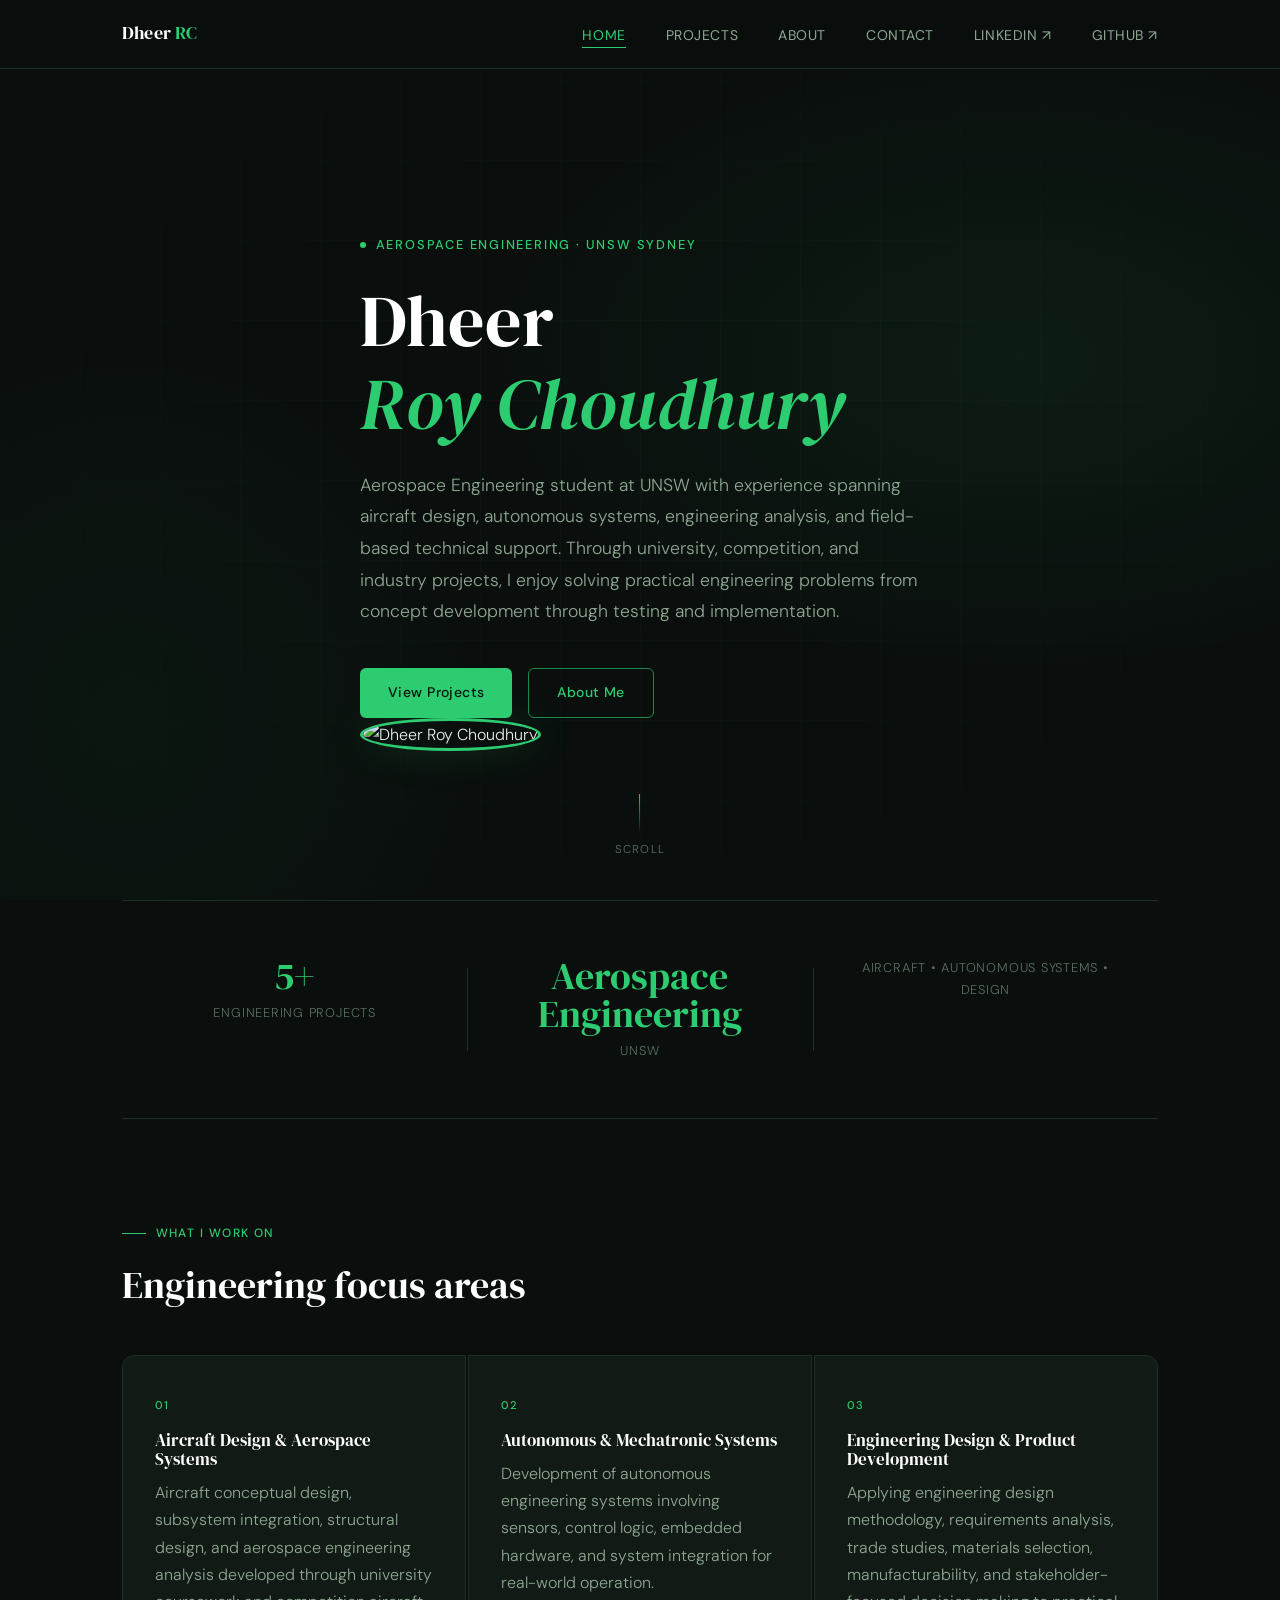
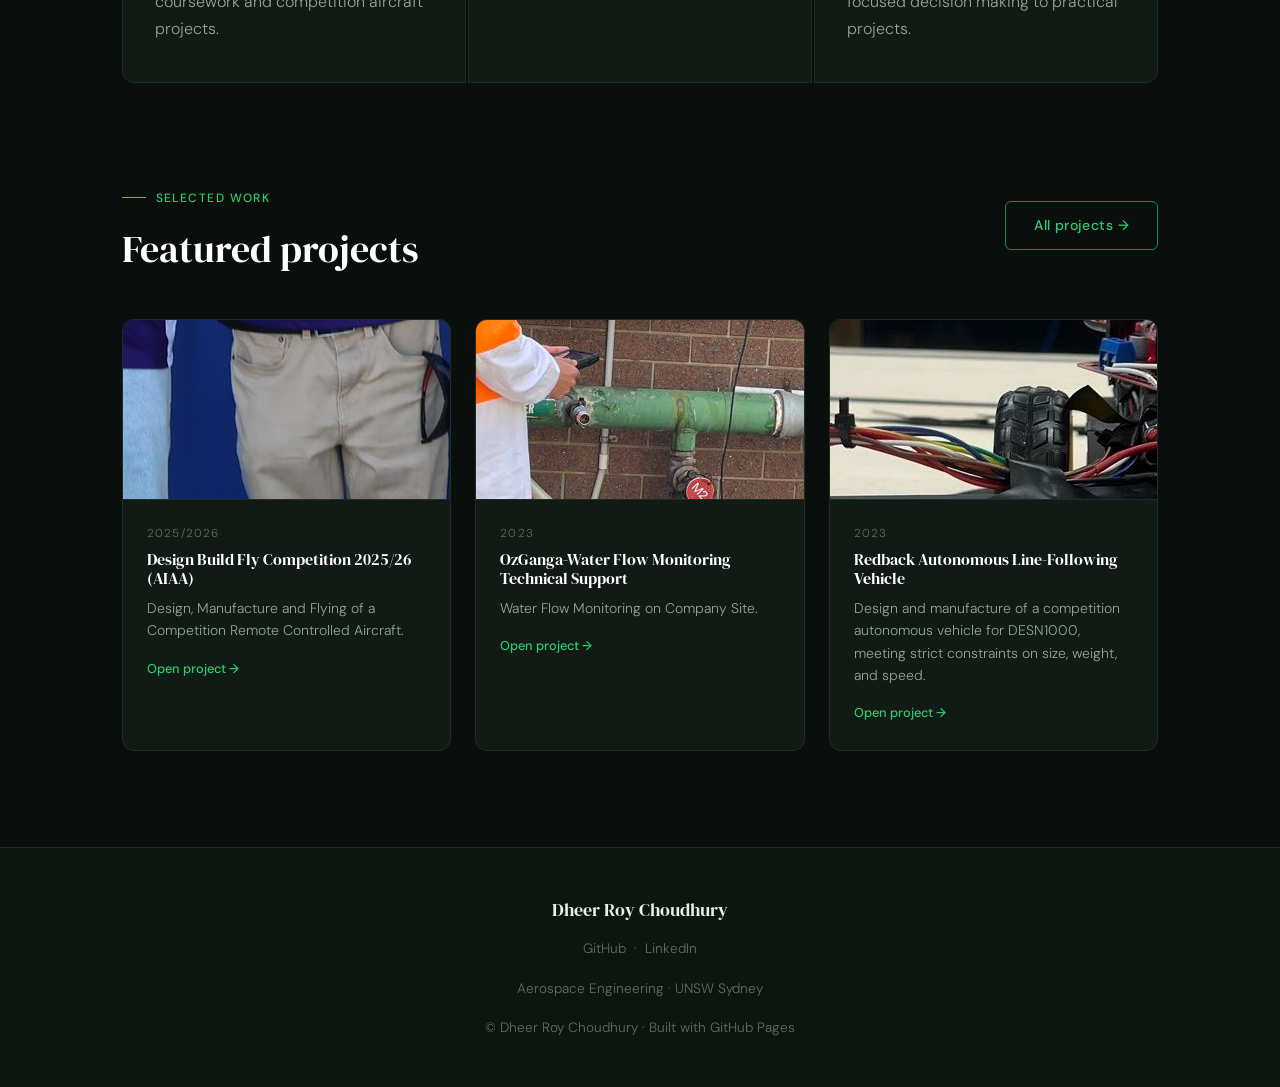
==== index.html @ 9b5b41e5 "index" ====
<!DOCTYPE html>
<html lang="en">
<head>
  <meta charset="UTF-8" />
  <meta name="viewport" content="width=device-width, initial-scale=1.0" />
  <title>Dheer Roy Choudhury | Aerospace Engineering</title>
  <meta name="description" content="Dheer Roy Choudhury — Aerospace Engineering student at UNSW. Portfolio of engineering projects, design work, and technical experience." />
  <link rel="stylesheet" href="style.css" />
  <style>
    /* ── Hero ─────────────────────────────────────────────── */
    .hero {
      min-height: 100vh;
      display: flex;
      align-items: center;
      position: relative;
      overflow: hidden;
      padding-top: 80px;
    }
    .hero-bg {
      position: absolute;
      inset: 0;
      background:
        radial-gradient(ellipse 60% 50% at 80% 40%, rgba(46,204,113,0.07) 0%, transparent 70%),
        radial-gradient(ellipse 40% 60% at 10% 80%, rgba(46,204,113,0.04) 0%, transparent 70%);
      pointer-events: none;
    }
    /* Subtle grid overlay */
    .hero-grid {
      position: absolute;
      inset: 0;
      background-image:
        linear-gradient(rgba(46,204,113,0.04) 1px, transparent 1px),
        linear-gradient(90deg, rgba(46,204,113,0.04) 1px, transparent 1px);
      background-size: 80px 80px;
      pointer-events: none;
      mask-image: radial-gradient(ellipse 80% 80% at 50% 50%, black 0%, transparent 100%);
    }
    .hero-content { position: relative; max-width: 780px; }
    .hero-eyebrow {
      display: inline-flex;
      align-items: center;
      gap: 0.6rem;
      font-size: 0.8rem;
      font-weight: 500;
      letter-spacing: 0.14em;
      text-transform: uppercase;
      color: var(--accent);
      margin-bottom: 1.5rem;
    }
    .hero-eyebrow .dot {
      width: 6px; height: 6px;
      border-radius: 50%;
      background: var(--accent);
      animation: pulse 2s ease-in-out infinite;
    }
    @keyframes pulse {
      0%, 100% { opacity: 1; transform: scale(1); }
      50% { opacity: 0.5; transform: scale(0.8); }
    }
    .hero h1 { margin-bottom: 1.5rem; }
    .hero h1 em {
      font-style: italic;
      color: var(--accent);
    }
    .hero-desc {
      font-size: 1.1rem;
      color: var(--text2);
      max-width: 560px;
      line-height: 1.8;
      margin-bottom: 2.5rem;
    }
    .hero-actions { display: flex; gap: 1rem; flex-wrap: wrap; }
    .hero-scroll {
      position: absolute;
      bottom: 2.5rem;
      left: 50%;
      transform: translateX(-50%);
      display: flex;
      flex-direction: column;
      align-items: center;
      gap: 0.4rem;
      font-size: 0.72rem;
      letter-spacing: 0.1em;
      text-transform: uppercase;
      color: var(--text3);
    }
    .scroll-line {
      width: 1px; height: 40px;
      background: linear-gradient(to bottom, var(--accent), transparent);
      animation: scrollDrop 1.8s ease-in-out infinite;
    }
    @keyframes scrollDrop {
      0% { opacity: 0; transform: scaleY(0); transform-origin: top; }
      50% { opacity: 1; transform: scaleY(1); }
      100% { opacity: 0; transform: scaleY(1); transform-origin: bottom; }
    }

    .hero-layout {
    display: flex;
    align-items: center;
    justify-content: space-between;
    gap: 4rem;
    }

    .profile-photo {
    width: 280px;
    height: 280px;
    border-radius: 50%;
    object-fit: cover;
    border: 3px solid var(--accent);
    box-shadow: 0 0 40px rgba(46,204,113,0.15);
    }

    /* ── Stats strip ──────────────────────────────────────── */
    .stats-strip {
      border-top: 1px solid var(--border);
      border-bottom: 1px solid var(--border);
      padding: 2.5rem 0;
      display: grid;
      grid-template-columns: repeat(3, 1fr);
      gap: 0;
    }
    .stat-item {
      text-align: center;
      padding: 1rem 2rem;
      position: relative;
    }
    .stat-item + .stat-item::before {
      content: '';
      position: absolute;
      left: 0; top: 20%; bottom: 20%;
      width: 1px;
      background: var(--border);
    }
    .stat-num {
      font-family: var(--font-display);
      font-size: 2.4rem;
      color: var(--accent);
      line-height: 1;
      margin-bottom: 0.4rem;
    }
    .stat-label { font-size: 0.8rem; letter-spacing: 0.06em; text-transform: uppercase; color: var(--text3); }

    /* ── Focus areas ──────────────────────────────────────── */
    .focus-grid { display: grid; grid-template-columns: repeat(3, 1fr); gap: 1.5px; margin-top: 3rem; }
    .focus-item {
      background: var(--surface);
      padding: 2.5rem 2rem;
      border: 1px solid var(--border);
      border-radius: 0;
      transition: background var(--transition), border-color var(--transition);
      position: relative;
      overflow: hidden;
    }
    .focus-item:first-child { border-radius: var(--radius-lg) 0 0 var(--radius-lg); }
    .focus-item:last-child  { border-radius: 0 var(--radius-lg) var(--radius-lg) 0; }
    .focus-item::after {
      content: '';
      position: absolute;
      bottom: 0; left: 0; right: 0;
      height: 2px;
      background: var(--accent);
      transform: scaleX(0);
      transform-origin: left;
      transition: transform 0.4s ease;
    }
    .focus-item:hover { background: var(--surface2); border-color: var(--accent2); }
    .focus-item:hover::after { transform: scaleX(1); }
    .focus-num {
      font-size: 0.7rem;
      letter-spacing: 0.1em;
      color: var(--accent);
      font-weight: 500;
      margin-bottom: 1rem;
    }
    .focus-item h3 { margin-bottom: 0.6rem; font-size: 1.05rem; }

    /* ── Featured projects preview ────────────────────────── */
    .proj-preview {
      display: grid;
      grid-template-columns: repeat(3, 1fr);
      gap: 1.5rem;
      margin-top: 3rem;
    }
    .proj-card {
      background: var(--surface);
      border: 1px solid var(--border);
      border-radius: var(--radius-lg);
      overflow: hidden;
      transition: all var(--transition);
      text-decoration: none;
      color: inherit;
      display: block;
    }
    .proj-card:hover {
      border-color: var(--accent2);
      transform: translateY(-4px);
      box-shadow: 0 16px 48px rgba(0,0,0,0.4), 0 0 0 1px rgba(46,204,113,0.1);
      color: inherit;
    }
    .proj-thumb {
      height: 180px;
      background: var(--surface2);
      display: flex;
      align-items: center;
      justify-content: center;
      border-bottom: 1px solid var(--border);
      position: relative;
      overflow: hidden;
    }
    .proj-thumb-label {
      font-family: var(--font-display);
      font-size: 3rem;
      color: rgba(46,204,113,0.15);
      font-style: italic;
      user-select: none;
    }
    .proj-thumb-tag {
      position: absolute;
      top: 1rem; right: 1rem;
    }
    .proj-body { padding: 1.5rem; }
    .proj-code { font-size: 0.72rem; letter-spacing: 0.1em; color: var(--text3); text-transform: uppercase; margin-bottom: 0.4rem; }
    .proj-body h3 { font-size: 1rem; margin-bottom: 0.6rem; color: var(--white); }
    .proj-body p  { font-size: 0.875rem; color: var(--text2); line-height: 1.6; }
    .proj-arrow {
      display: inline-flex;
      align-items: center;
      gap: 0.4rem;
      font-size: 0.8rem;
      color: var(--accent);
      margin-top: 1rem;
      font-weight: 500;
    }

    @media (max-width: 768px) {
      .stats-strip { grid-template-columns: 1fr; }
      .stat-item + .stat-item::before { display: none; }
      .focus-grid, .proj-preview { grid-template-columns: 1fr; }
      .focus-item:first-child, .focus-item:last-child { border-radius: var(--radius-lg); }
    }
  </style>
</head>
<body>

<!-- ── NAV ───────────────────────────────────────────────── -->
<nav id="nav">
  <div class="nav-inner">
    <a href="index.html" class="nav-logo">Dheer <span>RC</span></a>
    <ul class="nav-links" id="nav-links">
      <li><a href="index.html" class="active">Home</a></li>
      <li><a href="projects.html">Projects</a></li>
      <li><a href="about.html">About</a></li>
      <li><a href="contact.html">Contact</a></li>
      <li><a href="https://www.linkedin.com/in/dheer-roy-choudhury/" target="_blank" rel="noopener">LinkedIn ↗</a></li>
      <li><a href="https://github.com/dheerchoudhury" target="_blank" rel="noopener">GitHub ↗</a></li>
    </ul>
    <button class="hamburger" id="hamburger" aria-label="Toggle menu">
      <span></span><span></span><span></span>
    </button>
  </div>
</nav>

<!-- ── HERO ──────────────────────────────────────────────── -->
<section class="hero">
  <div class="hero-bg"></div>
  <div class="hero-grid"></div>
  <div class="container">
    <div class="hero-content">
      <div class="hero-eyebrow fade-up">
        <span class="dot"></span>
        Aerospace Engineering · UNSW Sydney
      </div>
      <h1 class="fade-up delay-1">
        Dheer<br> <em>Roy Choudhury</em>
      </h1>
      <p class="hero-desc fade-up delay-2">
        Aerospace Engineering student at UNSW with experience 
        spanning aircraft design, autonomous systems, engineering analysis, 
        and field-based technical support. Through university, competition, 
        and industry projects, I enjoy solving practical engineering problems 
        from concept development through testing and implementation.
      </p>
      <div class="hero-actions fade-up delay-3">
        <a href="projects.html" class="btn btn-primary">View Projects</a>
        <a href="about.html" class="btn btn-outline">About Me</a>
      </div>
    
    <div class="hero-photo">
      <img src="assets/images/LinkedIn.png"
         alt="Dheer Roy Choudhury"
         class="profile-photo">
    </div>
    </div>
  </div>
  <div class="hero-scroll">
    <div class="scroll-line"></div>
    Scroll
  </div>
</section>

<!-- ── STATS STRIP ────────────────────────────────────────── -->
<div class="container">
  <div class="stats-strip">
    <div class="stat-item">
      <div class="stat-num">5+</div>
      <div class="stat-label">Engineering Projects</div>
    </div>
    <div class="stat-item">
      <div class="stat-num">Aerospace Engineering</div>
      <div class="stat-label">UNSW</div>
    </div>
    <div class="stat-item">
      <!-- <div class="stat-num">SYD</div> -->
      <div class="stat-label">Aircraft • Autonomous Systems • Design</div>
    </div>
  </div>
</div>

<!-- ── FOCUS AREAS ────────────────────────────────────────── -->
<section class="section">
  <div class="container">
    <div class="section-label">What I work on</div>
    <h2>Engineering focus areas</h2>
    <div class="focus-grid">
      <div class="focus-item">
        <div class="focus-num">01</div>
        <h3>Aircraft Design & Aerospace Systems</h3>
        <p>Aircraft conceptual design, subsystem integration, structural 
          design, and aerospace engineering analysis developed through 
          university coursework and competition aircraft projects.</p>
      </div>
      <div class="focus-item">
        <div class="focus-num">02</div>
        <h3>Autonomous & Mechatronic Systems</h3>
        <p>Development of autonomous engineering systems involving sensors, 
          control logic, embedded hardware, and system integration for 
          real-world operation.</p>
      </div>
      <div class="focus-item">
        <div class="focus-num">03</div>
        <h3>Engineering Design & Product Development</h3>
        <p>Applying engineering design methodology, requirements analysis, 
          trade studies, materials selection, manufacturability, and 
          stakeholder-focused decision making to practical projects.</p>
      </div>
    </div>
  </div>
</section>

<!-- ── FEATURED PROJECTS ──────────────────────────────────── -->
<section class="section" style="padding-top:0">
  <div class="container">
    <div class="flex-between mb-3" style="flex-wrap:wrap; gap:1rem;">
      <div>
        <div class="section-label">Selected work</div>
        <h2>Featured projects</h2>
      </div>
      <a href="projects.html" class="btn btn-outline">All projects →</a>
    </div>
    <div class="proj-preview">

      <a href="projects/dbf.html" class="proj-card">
        <div class="proj-thumb">
          <img src="assets/images/dbf/hero.JPG"
               alt="DBF Aircraft">
        </div>
        <div class="proj-body">
          <div class="proj-code">2025/2026</div>
          <h3>Design Build Fly Competition 2025/26 (AIAA)</h3>
          <p>Design, Manufacture and Flying of a Competition Remote Controlled Aircraft.</p>
          <span class="proj-arrow">Open project →</span>
        </div>
      </a>

      <a href="projects/ozganga.html" class="proj-card">
        <div class="proj-thumb">
          <img src="assets/images/ozganga/hero.jpeg"
               alt="Flow Monitoring">
        </div>
        <div class="proj-body">
          <div class="proj-code">2023</div>
          <h3>OzGanga-Water Flow Monitoring Technical Support </h3>
          <p>Water Flow Monitoring on Company Site.</p>
          <span class="proj-arrow">Open project →</span>
        </div>
      </a>

      <a href="projects/redback-car.html" class="proj-card">
        <div class="proj-thumb">
          <img src="assets/images/redback-autonomous-vehicle/main.jpg"
               alt="Redback Vehicle">
        </div>
        <div class="proj-body">
          <div class="proj-code">2023</div>
          <h3>Redback Autonomous Line-Following Vehicle</h3>
          <p>Design and manufacture of a competition autonomous vehicle for DESN1000, meeting strict constraints on size, weight, and speed.</p>
          <span class="proj-arrow">Open project →</span>
        </div>
      </a>

    </div>
  </div>
</section>

<!-- ── FOOTER ─────────────────────────────────────────────── -->
<footer>
  <div class="container">
    <p style="margin-bottom:0.75rem; font-family: var(--font-display); font-size:1.1rem; color: var(--text);">Dheer Roy Choudhury</p>
    <p style="margin-bottom:1rem;">
      <a href="https://github.com/dheerchoudhury" target="_blank" rel="noopener">GitHub</a>
      &nbsp;·&nbsp;
      <a href="https://www.linkedin.com/in/dheer-roy-choudhury/" target="_blank" rel="noopener">LinkedIn</a>
    </p>
    <p>Aerospace Engineering · UNSW Sydney</p>
    <p style="margin-top:1rem;">© Dheer Roy Choudhury · Built with GitHub Pages</p>
  </div>
</footer>

<script>
  // Nav scroll effect
  const nav = document.getElementById('nav');
  window.addEventListener('scroll', () => {
    nav.classList.toggle('scrolled', window.scrollY > 40);
  });
  // Hamburger
  const hamburger = document.getElementById('hamburger');
  const navLinks = document.getElementById('nav-links');
  hamburger.addEventListener('click', () => {
    hamburger.classList.toggle('open');
    navLinks.classList.toggle('open');
  });
</script>
</body>
</html>
---- style.css ----
/* ============================================================
   DHEER ROY CHOUDHURY — Portfolio
   style.css  |  Shared across all pages
   ============================================================ */

@import url('https://fonts.googleapis.com/css2?family=DM+Serif+Display:ital@0;1&family=DM+Sans:ital,opsz,wght@0,9..40,300;0,9..40,400;0,9..40,500;0,9..40,600;1,9..40,300&display=swap');

/* ── CSS Variables ─────────────────────────────────────────── */
:root {
  --bg:          #0a0f0d;
  --bg2:         #0e1511;
  --surface:     #111a14;
  --surface2:    #172010;
  --border:      #1e2e22;
  --accent:      #2ecc71;
  --accent2:     #1a8a4a;
  --accent-dim:  rgba(46, 204, 113, 0.12);
  --accent-glow: rgba(46, 204, 113, 0.25);
  --text:        #e8f0ea;
  --text2:       #8fa893;
  --text3:       #5a7060;
  --white:       #ffffff;
  --font-display: 'DM Serif Display', Georgia, serif;
  --font-body:    'DM Sans', sans-serif;
  --radius:      6px;
  --radius-lg:   12px;
  --transition:  0.25s ease;
  --max-w:       1100px;
}

/* ── Reset ─────────────────────────────────────────────────── */
*, *::before, *::after { box-sizing: border-box; margin: 0; padding: 0; }
html { scroll-behavior: smooth; font-size: 16px; }

body {
  background: var(--bg);
  color: var(--text);
  font-family: var(--font-body);
  font-weight: 300;
  line-height: 1.7;
  min-height: 100vh;
  overflow-x: hidden;
}

/* ── Typography ────────────────────────────────────────────── */
h1, h2, h3, h4 {
  font-family: var(--font-display);
  font-weight: 400;
  line-height: 1.15;
  color: var(--white);
}
h1 { font-size: clamp(2.4rem, 6vw, 4.5rem); }
h2 { font-size: clamp(1.6rem, 3.5vw, 2.4rem); }
h3 { font-size: clamp(1.1rem, 2vw, 1.4rem); }
h4 { font-size: 1rem; }

p { color: var(--text2); }
a { color: var(--accent); text-decoration: none; transition: color var(--transition); }
a:hover { color: var(--white); }

/* ── Layout Utilities ──────────────────────────────────────── */
.container { max-width: var(--max-w); margin: 0 auto; padding: 0 2rem; }
.section { padding: 6rem 0; }
.section-sm { padding: 3rem 0; }
.grid-2 { display: grid; grid-template-columns: repeat(2, 1fr); gap: 2rem; }
.grid-3 { display: grid; grid-template-columns: repeat(3, 1fr); gap: 2rem; }
.flex { display: flex; align-items: center; }
.flex-between { display: flex; align-items: center; justify-content: space-between; }
.gap-1 { gap: 0.5rem; }
.gap-2 { gap: 1rem; }
.gap-3 { gap: 2rem; }
.mt-1 { margin-top: 0.5rem; }
.mt-2 { margin-top: 1rem; }
.mt-3 { margin-top: 2rem; }
.mb-1 { margin-bottom: 0.5rem; }
.mb-2 { margin-bottom: 1rem; }
.mb-3 { margin-bottom: 2rem; }

/* ── NAV ───────────────────────────────────────────────────── */
nav {
  position: fixed;
  top: 0; left: 0; right: 0;
  z-index: 100;
  padding: 1.2rem 0;
  background: rgba(10, 15, 13, 0.85);
  backdrop-filter: blur(16px);
  border-bottom: 1px solid var(--border);
  transition: box-shadow 0.3s ease;
}
nav.scrolled { box-shadow: 0 4px 40px rgba(0,0,0,0.4); }

.nav-inner {
  max-width: var(--max-w);
  margin: 0 auto;
  padding: 0 2rem;
  display: flex;
  align-items: center;
  justify-content: space-between;
}

.nav-logo {
  font-family: var(--font-display);
  font-size: 1.1rem;
  color: var(--white);
  letter-spacing: 0.01em;
}
.nav-logo span { color: var(--accent); }

.nav-links {
  display: flex;
  gap: 2.5rem;
  list-style: none;
}
.nav-links a {
  font-size: 0.875rem;
  font-weight: 400;
  color: var(--text2);
  letter-spacing: 0.04em;
  text-transform: uppercase;
  transition: color var(--transition);
  position: relative;
}
.nav-links a::after {
  content: '';
  position: absolute;
  bottom: -4px; left: 0;
  width: 0; height: 1px;
  background: var(--accent);
  transition: width var(--transition);
}
.nav-links a:hover, .nav-links a.active { color: var(--accent); }
.nav-links a:hover::after, .nav-links a.active::after { width: 100%; }

/* ── Hamburger (mobile) ────────────────────────────────────── */
.hamburger {
  display: none;
  flex-direction: column;
  gap: 5px;
  cursor: pointer;
  background: none;
  border: none;
  padding: 4px;
}
.hamburger span {
  display: block;
  width: 22px; height: 1.5px;
  background: var(--text2);
  transition: all 0.3s;
}
.hamburger.open span:nth-child(1) { transform: rotate(45deg) translate(5px,5px); }
.hamburger.open span:nth-child(2) { opacity: 0; }
.hamburger.open span:nth-child(3) { transform: rotate(-45deg) translate(5px,-5px); }

/* ── Buttons ───────────────────────────────────────────────── */
.btn {
  display: inline-flex;
  align-items: center;
  gap: 0.5rem;
  padding: 0.75rem 1.75rem;
  border-radius: var(--radius);
  font-family: var(--font-body);
  font-size: 0.875rem;
  font-weight: 500;
  letter-spacing: 0.03em;
  cursor: pointer;
  transition: all var(--transition);
  border: none;
}
.btn-primary {
  background: var(--accent);
  color: #041208;
}
.btn-primary:hover {
  background: #27ae60;
  color: #041208;
  transform: translateY(-1px);
  box-shadow: 0 8px 24px var(--accent-glow);
}
.btn-outline {
  background: transparent;
  color: var(--accent);
  border: 1px solid var(--accent2);
}
.btn-outline:hover {
  background: var(--accent-dim);
  color: var(--accent);
  border-color: var(--accent);
}

/* ── Tags / Pills ──────────────────────────────────────────── */
.tag {
  display: inline-block;
  padding: 0.25rem 0.75rem;
  border-radius: 999px;
  font-size: 0.75rem;
  font-weight: 500;
  letter-spacing: 0.05em;
  background: var(--accent-dim);
  color: var(--accent);
  border: 1px solid rgba(46, 204, 113, 0.2);
}

/* ── Cards ─────────────────────────────────────────────────── */
.card {
  background: var(--surface);
  border: 1px solid var(--border);
  border-radius: var(--radius-lg);
  padding: 2rem;
  transition: border-color var(--transition), transform var(--transition), box-shadow var(--transition);
}
.card:hover {
  border-color: var(--accent2);
  transform: translateY(-3px);
  box-shadow: 0 12px 40px rgba(0,0,0,0.3);
}

/* ── Section label ─────────────────────────────────────────── */
.section-label {
  display: inline-flex;
  align-items: center;
  gap: 0.6rem;
  font-size: 0.75rem;
  font-weight: 500;
  letter-spacing: 0.12em;
  text-transform: uppercase;
  color: var(--accent);
  margin-bottom: 1.2rem;
}
.section-label::before {
  content: '';
  display: block;
  width: 24px; height: 1px;
  background: var(--accent);
}

/* ── Divider ───────────────────────────────────────────────── */
hr { border: none; border-top: 1px solid var(--border); }

/* ── Footer ────────────────────────────────────────────────── */
footer {
  background: var(--bg2);
  border-top: 1px solid var(--border);
  padding: 3rem 0;
  text-align: center;
}
footer p { font-size: 0.85rem; color: var(--text3); }
footer a { color: var(--text3); }
footer a:hover { color: var(--accent); }

/* ── Page header (inner pages) ─────────────────────────────── */
.page-header {
  padding: 9rem 0 4rem;
  border-bottom: 1px solid var(--border);
  position: relative;
  overflow: hidden;
}
.page-header::before {
  content: '';
  position: absolute;
  top: -40%; right: -10%;
  width: 500px; height: 500px;
  background: radial-gradient(circle, var(--accent-glow) 0%, transparent 70%);
  pointer-events: none;
}

/* ── Animations ────────────────────────────────────────────── */
@keyframes fadeUp {
  from { opacity: 0; transform: translateY(24px); }
  to   { opacity: 1; transform: translateY(0); }
}
.fade-up { animation: fadeUp 0.7s ease both; }
.delay-1 { animation-delay: 0.1s; }
.delay-2 { animation-delay: 0.22s; }
.delay-3 { animation-delay: 0.34s; }
.delay-4 { animation-delay: 0.46s; }

/* ── Responsive ────────────────────────────────────────────── */
@media (max-width: 768px) {
  .nav-links { display: none; flex-direction: column; gap: 0; }
  .nav-links.open {
    display: flex;
    position: fixed;
    top: 64px; left: 0; right: 0;
    background: var(--bg2);
    border-bottom: 1px solid var(--border);
    padding: 1.5rem 2rem 2rem;
    gap: 1.5rem;
  }
  .hamburger { display: flex; }
  .grid-2, .grid-3 { grid-template-columns: 1fr; }
  .section { padding: 4rem 0; }
  h1 { font-size: 2.4rem; }
}
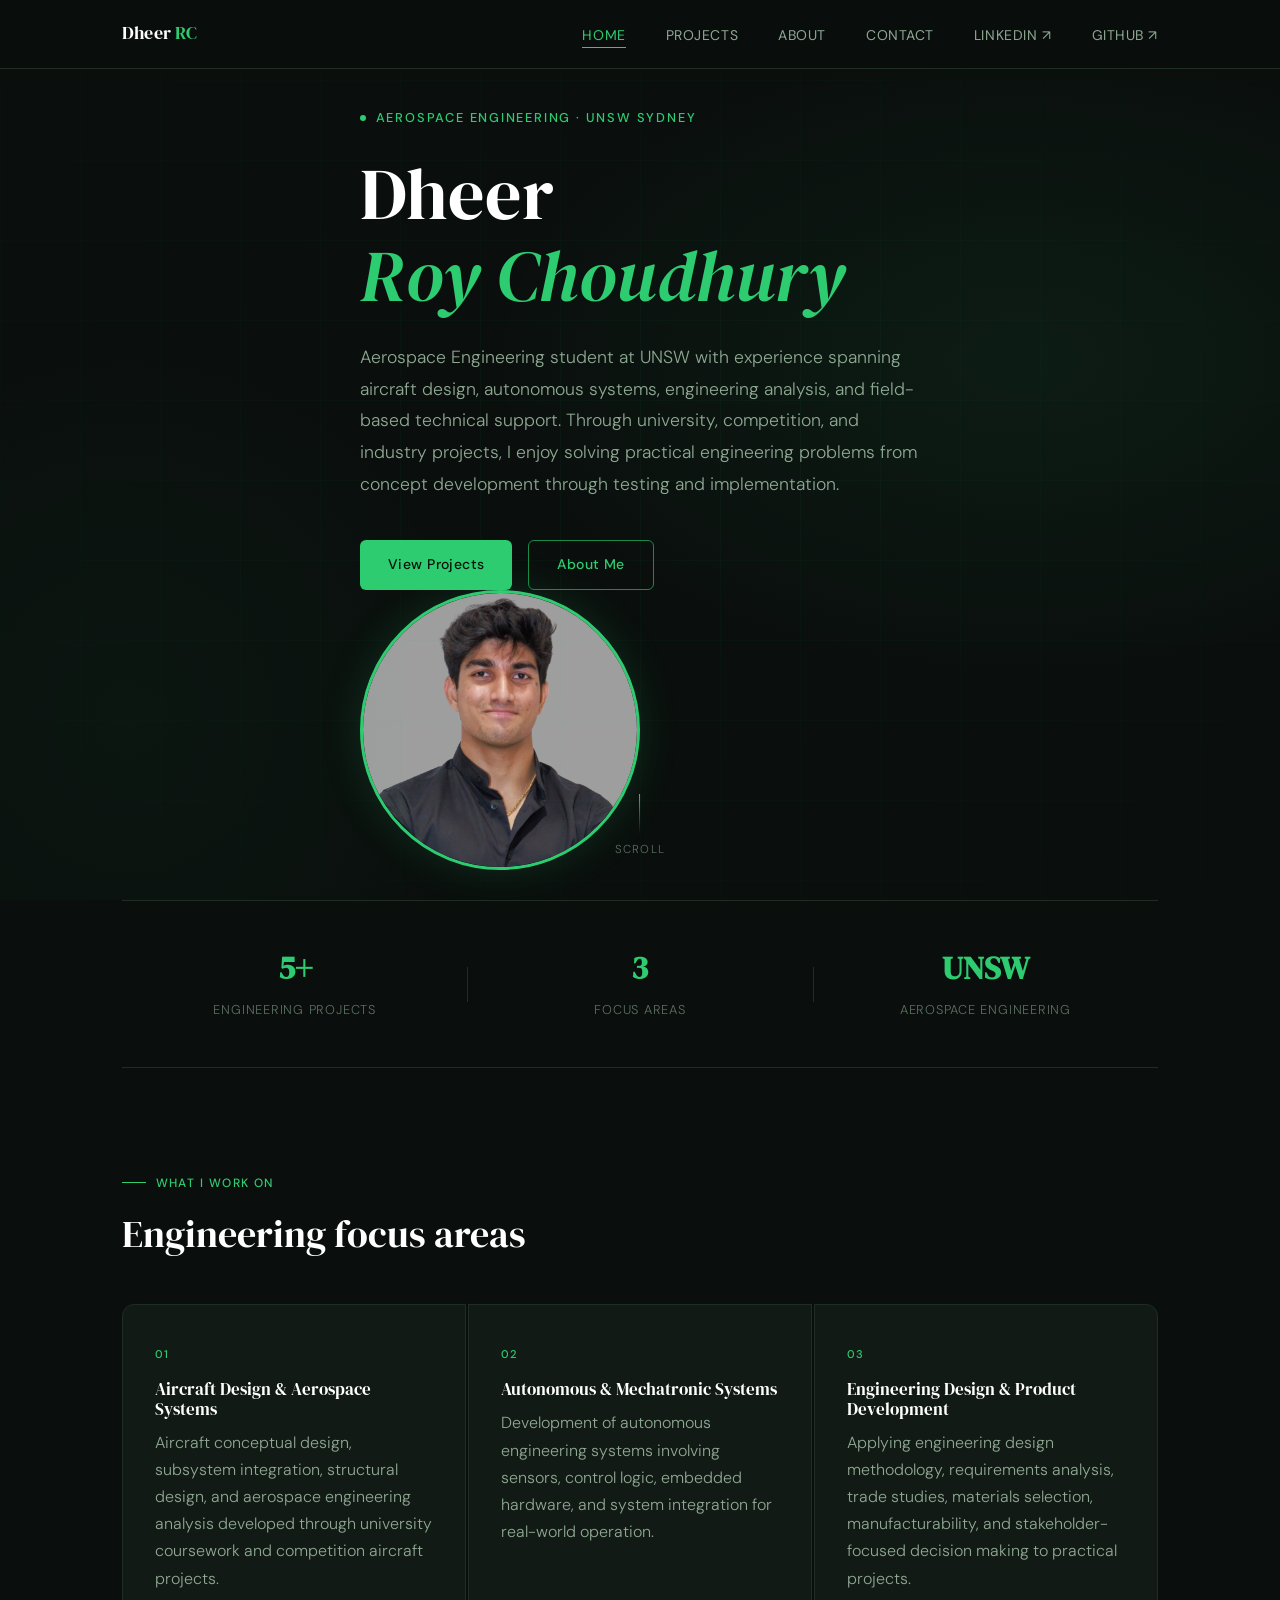
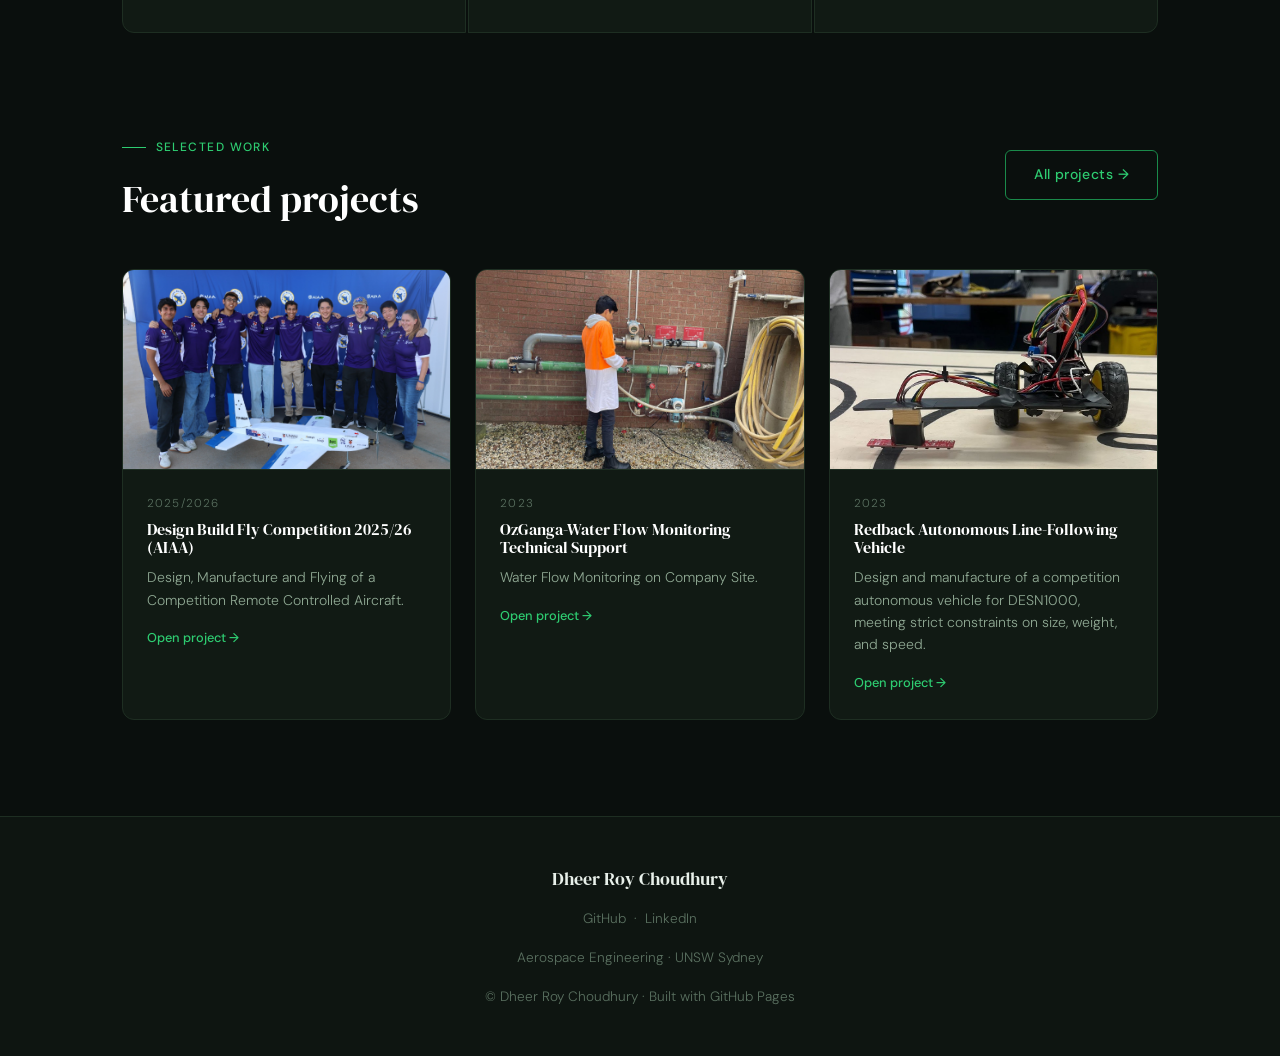
==== commit 6305694f: "index" ====
--- a/index.html
+++ b/index.html
@@ -113,33 +113,44 @@
 
     /* ── Stats strip ──────────────────────────────────────── */
     .stats-strip {
-      border-top: 1px solid var(--border);
-      border-bottom: 1px solid var(--border);
-      padding: 2.5rem 0;
-      display: grid;
-      grid-template-columns: repeat(3, 1fr);
-      gap: 0;
-    }
+    border-top: 1px solid var(--border);
+    border-bottom: 1px solid var(--border);
+    padding: 3rem 0;
+    display: grid;
+    grid-template-columns: repeat(3, 1fr);
+    gap: 0;
+    }
+
     .stat-item {
-      text-align: center;
-      padding: 1rem 2rem;
-      position: relative;
-    }
+    text-align: center;
+    padding: 0 2rem;
+    position: relative;
+    }
+
     .stat-item + .stat-item::before {
-      content: '';
-      position: absolute;
-      left: 0; top: 20%; bottom: 20%;
-      width: 1px;
-      background: var(--border);
-    }
-    .stat-num {
-      font-family: var(--font-display);
-      font-size: 2.4rem;
-      color: var(--accent);
-      line-height: 1;
-      margin-bottom: 0.4rem;
-    }
-    .stat-label { font-size: 0.8rem; letter-spacing: 0.06em; text-transform: uppercase; color: var(--text3); }
+    content: '';
+    position: absolute;
+    left: 0; top: 25%; bottom: 25%;
+    width: 1px;
+    background: var(--border);
+    }
+
+  .stat-num {
+  font-family: var(--font-display);
+  font-size: 2rem;           /* slightly smaller than 2.4rem */
+  color: var(--accent);
+  line-height: 1.2;
+  margin-bottom: 0.8rem;      /* more breathing room */
+  font-weight: 600;
+  }
+
+  .stat-label { 
+  font-size: 0.8rem; 
+  letter-spacing: 0.06em; 
+  text-transform: uppercase; 
+  color: var(--text3);
+  line-height: 1.5;          /* more legible */
+  }
 
     /* ── Focus areas ──────────────────────────────────────── */
     .focus-grid { display: grid; grid-template-columns: repeat(3, 1fr); gap: 1.5px; margin-top: 3rem; }
@@ -199,14 +210,21 @@
       color: inherit;
     }
     .proj-thumb {
-      height: 180px;
-      background: var(--surface2);
-      display: flex;
-      align-items: center;
-      justify-content: center;
-      border-bottom: 1px solid var(--border);
-      position: relative;
-      overflow: hidden;
+    height: 200px;
+    background: var(--surface2);
+    display: flex;
+    align-items: center;
+    justify-content: center;
+    border-bottom: 1px solid var(--border);
+    position: relative;
+    overflow: hidden;
+    }
+
+    .proj-thumb img {
+    width: 100%;
+    height: 100%;
+    object-fit: cover;           /* KEY: scales image to fill without distortion */
+    object-position: center;     /* centers the crop */
     }
     .proj-thumb-label {
       font-family: var(--font-display);
@@ -285,7 +303,7 @@
         <a href="projects.html" class="btn btn-primary">View Projects</a>
         <a href="about.html" class="btn btn-outline">About Me</a>
       </div>
-    
+    </div>
     <div class="hero-photo">
       <img src="assets/images/LinkedIn.png"
          alt="Dheer Roy Choudhury"
@@ -307,12 +325,12 @@
       <div class="stat-label">Engineering Projects</div>
     </div>
     <div class="stat-item">
-      <div class="stat-num">Aerospace Engineering</div>
-      <div class="stat-label">UNSW</div>
+      <div class="stat-num">3</div>
+      <div class="stat-label">Focus Areas</div>
     </div>
     <div class="stat-item">
-      <!-- <div class="stat-num">SYD</div> -->
-      <div class="stat-label">Aircraft • Autonomous Systems • Design</div>
+      <div class="stat-num">UNSW</div>
+      <div class="stat-label">Aerospace Engineering</div>
     </div>
   </div>
 </div>
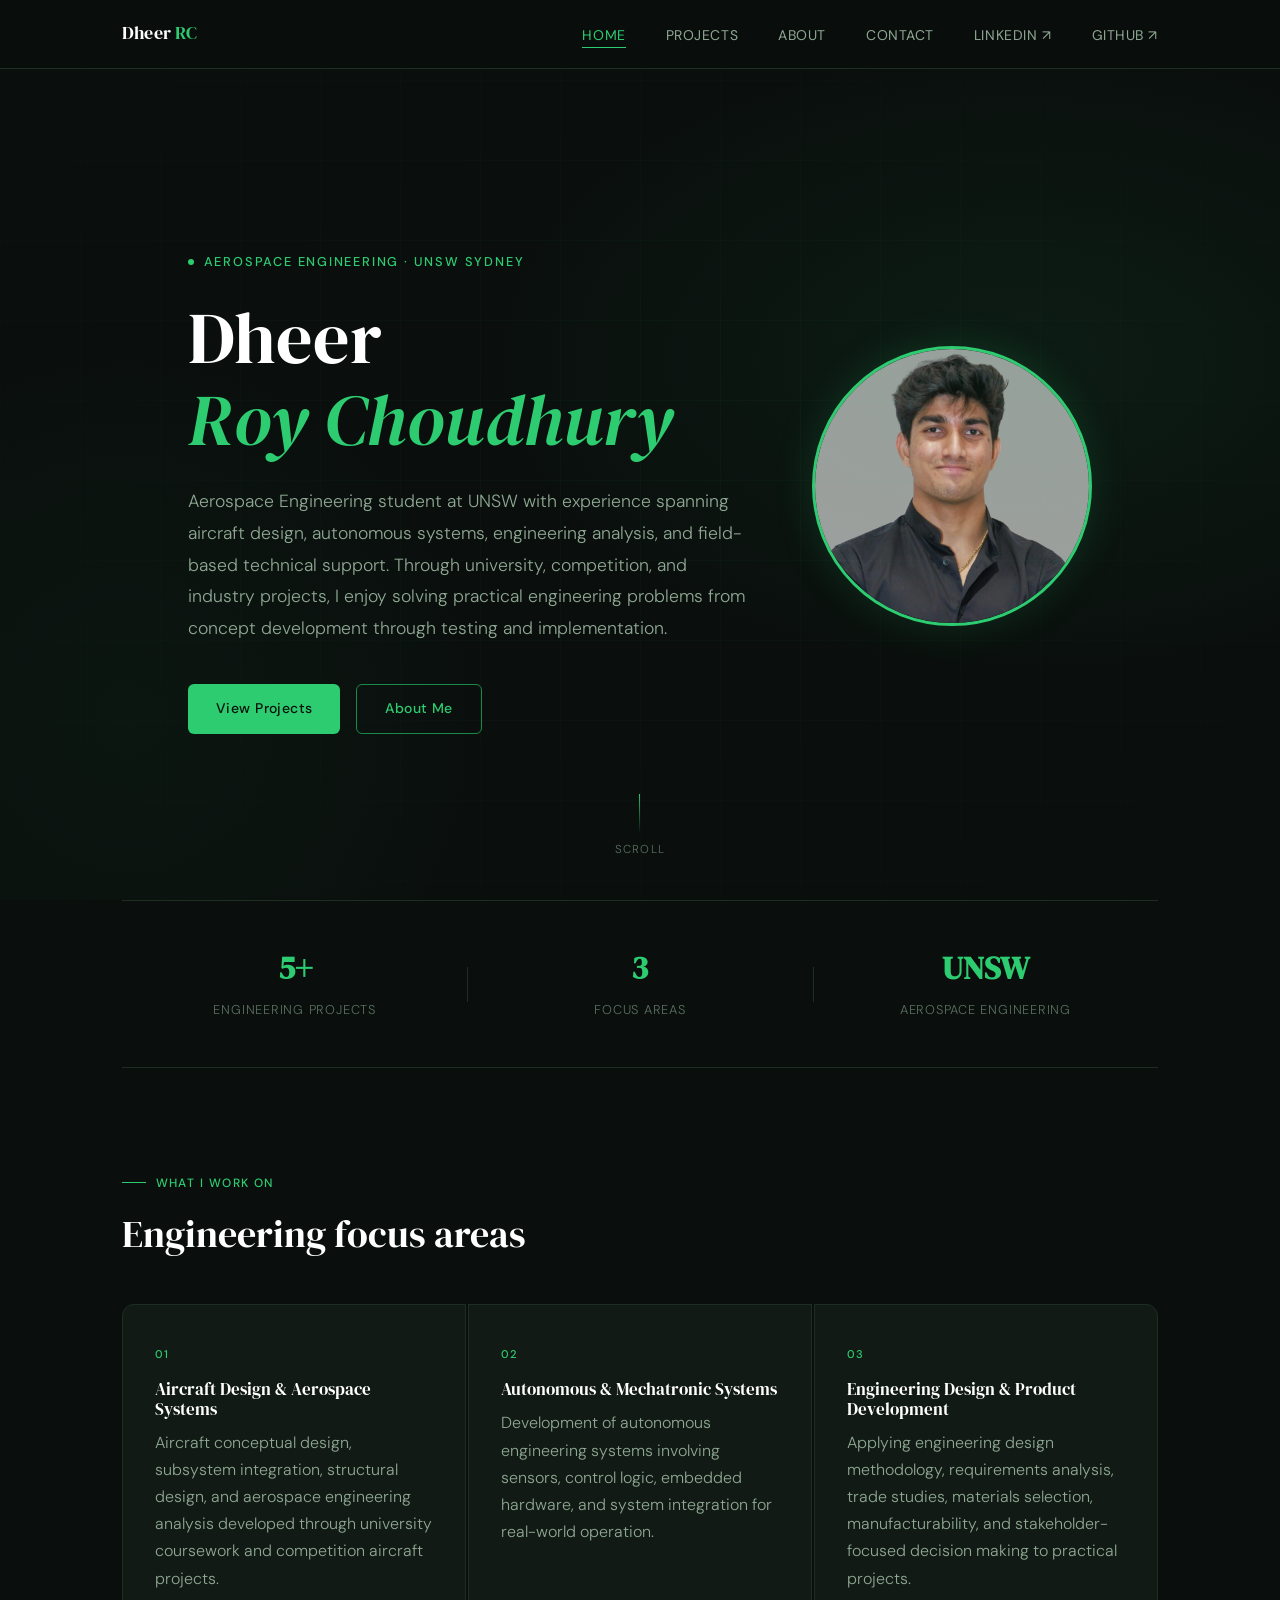
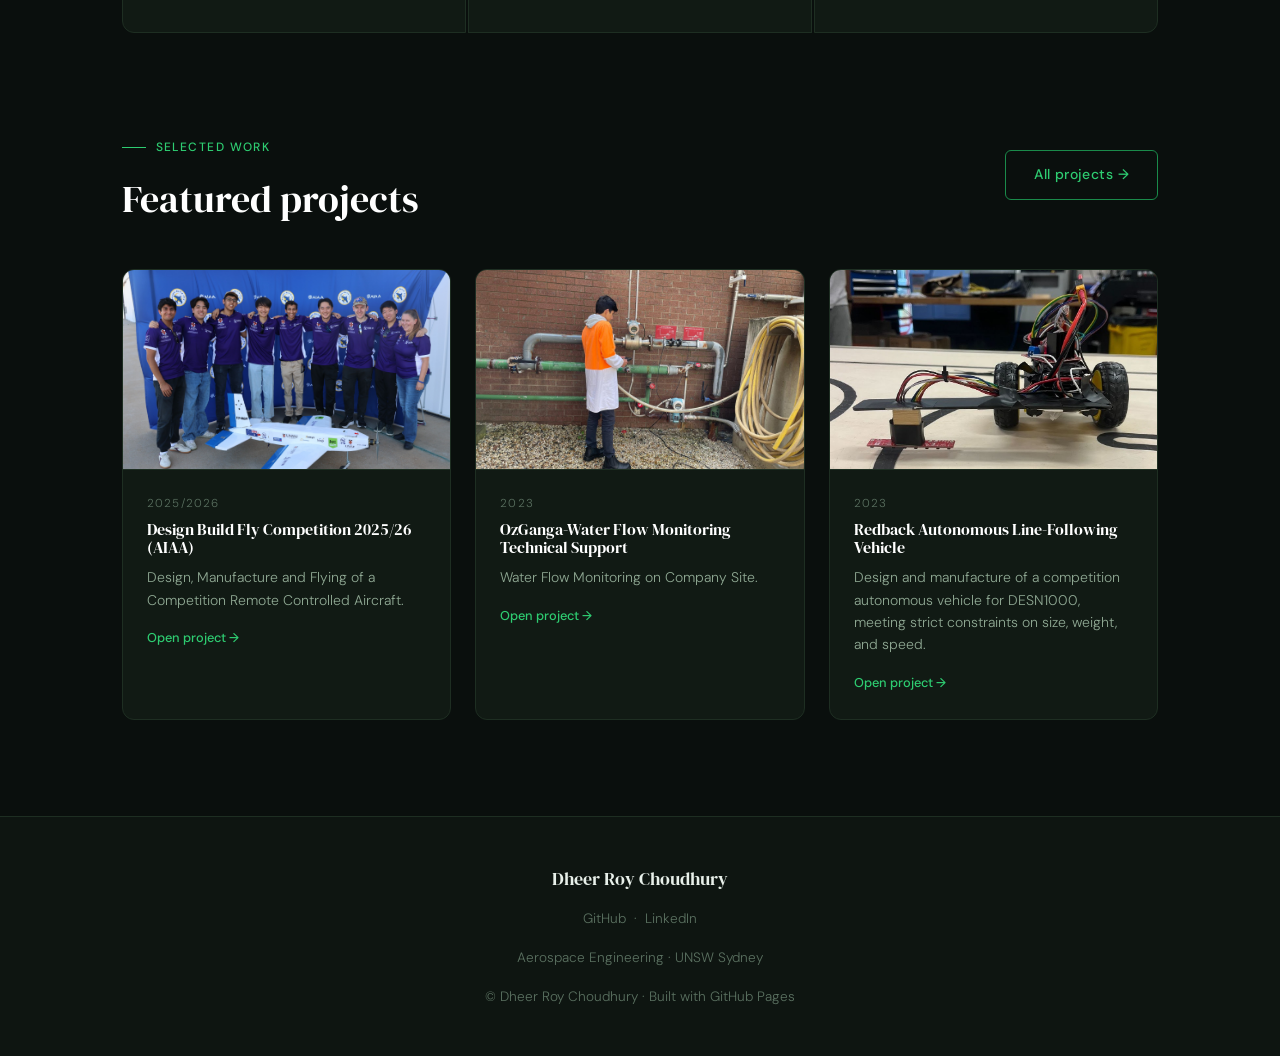
==== commit c9ecf67f: "index" ====
--- a/index.html
+++ b/index.html
@@ -280,35 +280,37 @@
 </nav>
 
 <!-- ── HERO ──────────────────────────────────────────────── -->
+<!-- ── HERO ──────────────────────────────────────────────── -->
 <section class="hero">
   <div class="hero-bg"></div>
   <div class="hero-grid"></div>
   <div class="container">
-    <div class="hero-content">
-      <div class="hero-eyebrow fade-up">
-        <span class="dot"></span>
-        Aerospace Engineering · UNSW Sydney
-      </div>
-      <h1 class="fade-up delay-1">
-        Dheer<br> <em>Roy Choudhury</em>
-      </h1>
-      <p class="hero-desc fade-up delay-2">
-        Aerospace Engineering student at UNSW with experience 
-        spanning aircraft design, autonomous systems, engineering analysis, 
-        and field-based technical support. Through university, competition, 
-        and industry projects, I enjoy solving practical engineering problems 
-        from concept development through testing and implementation.
-      </p>
-      <div class="hero-actions fade-up delay-3">
-        <a href="projects.html" class="btn btn-primary">View Projects</a>
-        <a href="about.html" class="btn btn-outline">About Me</a>
-      </div>
-    </div>
-    <div class="hero-photo">
-      <img src="assets/images/LinkedIn.png"
-         alt="Dheer Roy Choudhury"
-         class="profile-photo">
-    </div>
+    <div class="hero-layout">
+      <div class="hero-content">
+        <div class="hero-eyebrow fade-up">
+          <span class="dot"></span>
+          Aerospace Engineering · UNSW Sydney
+        </div>
+        <h1 class="fade-up delay-1">
+          Dheer<br> <em>Roy Choudhury</em>
+        </h1>
+        <p class="hero-desc fade-up delay-2">
+          Aerospace Engineering student at UNSW with experience 
+          spanning aircraft design, autonomous systems, engineering analysis, 
+          and field-based technical support. Through university, competition, 
+          and industry projects, I enjoy solving practical engineering problems 
+          from concept development through testing and implementation.
+        </p>
+        <div class="hero-actions fade-up delay-3">
+          <a href="projects.html" class="btn btn-primary">View Projects</a>
+          <a href="about.html" class="btn btn-outline">About Me</a>
+        </div>
+      </div>
+      <div class="hero-photo">
+        <img src="assets/images/LinkedIn.png"
+           alt="Dheer Roy Choudhury"
+           class="profile-photo">
+      </div>
     </div>
   </div>
   <div class="hero-scroll">
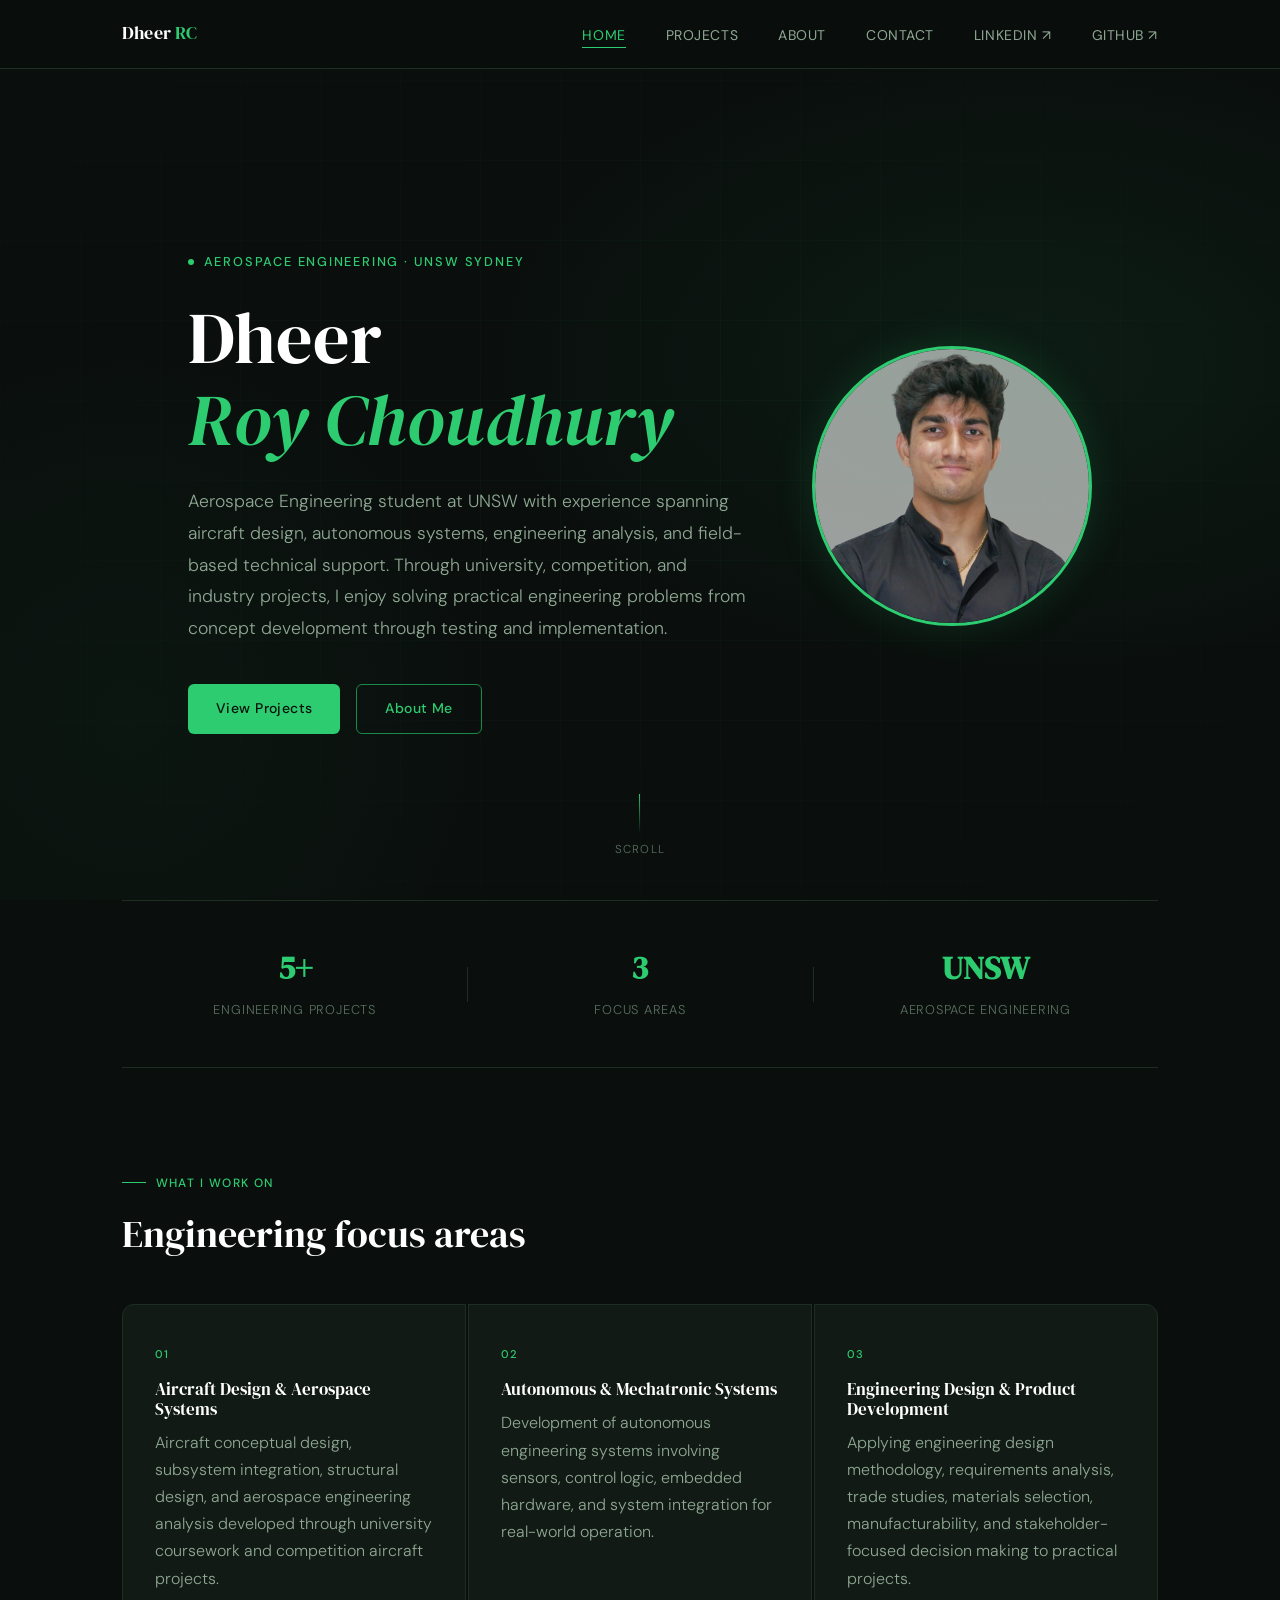
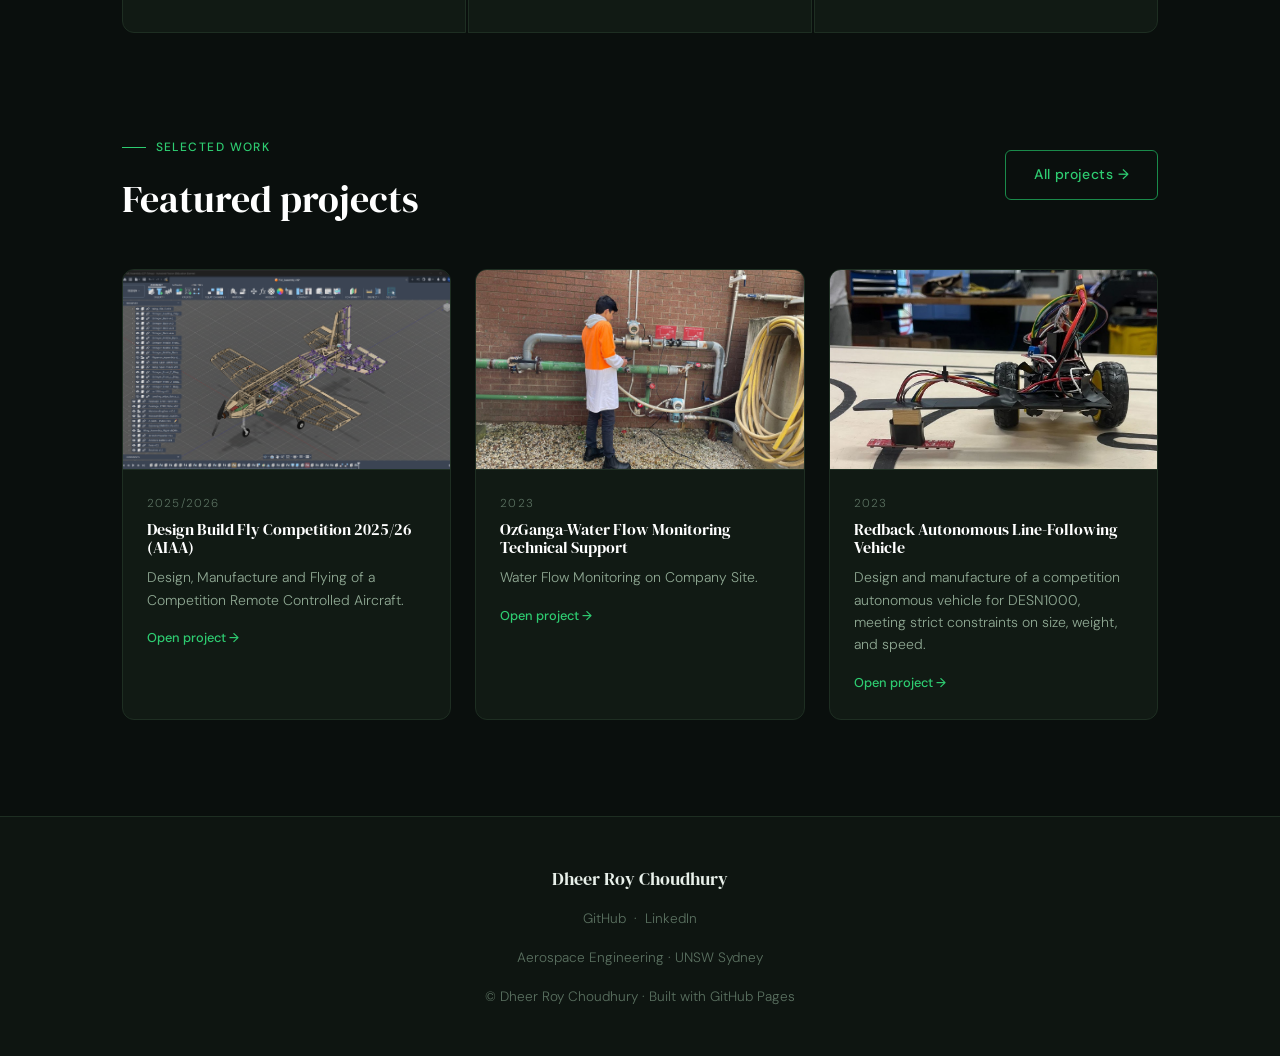
==== commit 5d1bfd3a: "index" ====
--- a/index.html
+++ b/index.html
@@ -252,11 +252,61 @@
     }
 
     @media (max-width: 768px) {
-      .stats-strip { grid-template-columns: 1fr; }
-      .stat-item + .stat-item::before { display: none; }
-      .focus-grid, .proj-preview { grid-template-columns: 1fr; }
-      .focus-item:first-child, .focus-item:last-child { border-radius: var(--radius-lg); }
-    }
+
+    .stats-strip {
+    grid-template-columns: 1fr;
+    }
+
+    .stat-item + .stat-item::before {
+    display: none;
+    }
+
+    .focus-grid,
+    .proj-preview {
+    grid-template-columns: 1fr;
+    }
+
+    .focus-item:first-child,
+    .focus-item:last-child {
+    border-radius: var(--radius-lg);
+    }
+
+    /* Hero section mobile fixes */
+
+    .hero-layout {
+    flex-direction: column-reverse;
+    text-align: center;
+    gap: 2rem;
+    }
+
+    .hero-content {
+    max-width: 100%;
+    }
+
+    .hero-desc {
+    max-width: 100%;
+    margin-left: auto;
+    margin-right: auto;
+    }
+
+    .hero-actions {
+    justify-content: center;
+    }
+
+    .profile-photo {
+    width: 220px;
+    height: 220px;
+    object-position: center top;
+    }
+
+    .hero-scroll {
+    display: none;
+    }
+
+    .hero h1 {
+    font-size: 3rem;
+    }
+  }
   </style>
 </head>
 <body>
@@ -279,7 +329,6 @@
   </div>
 </nav>
 
-<!-- ── HERO ──────────────────────────────────────────────── -->
 <!-- ── HERO ──────────────────────────────────────────────── -->
 <section class="hero">
   <div class="hero-bg"></div>
@@ -382,7 +431,7 @@
 
       <a href="projects/dbf.html" class="proj-card">
         <div class="proj-thumb">
-          <img src="assets/images/dbf/hero.JPG"
+          <img src="assets/images/dbf/CAD.png"
                alt="DBF Aircraft">
         </div>
         <div class="proj-body">
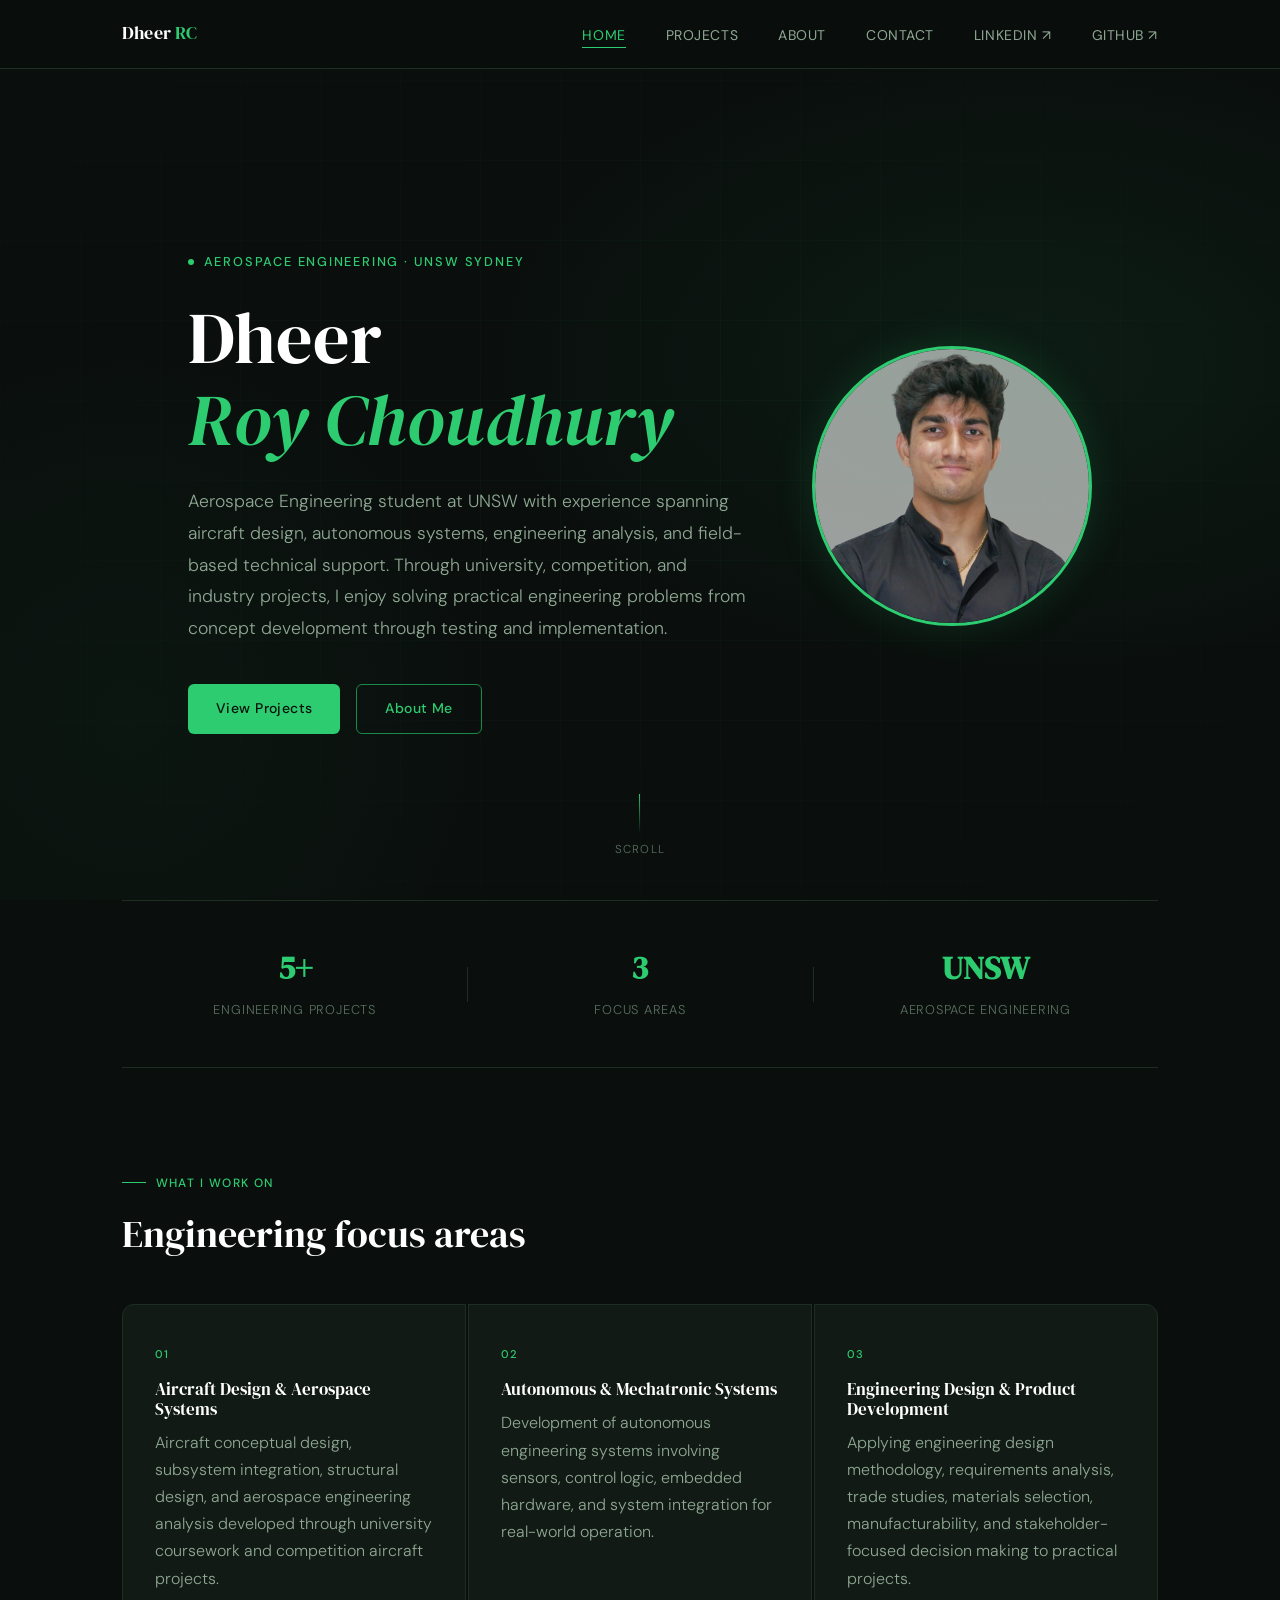
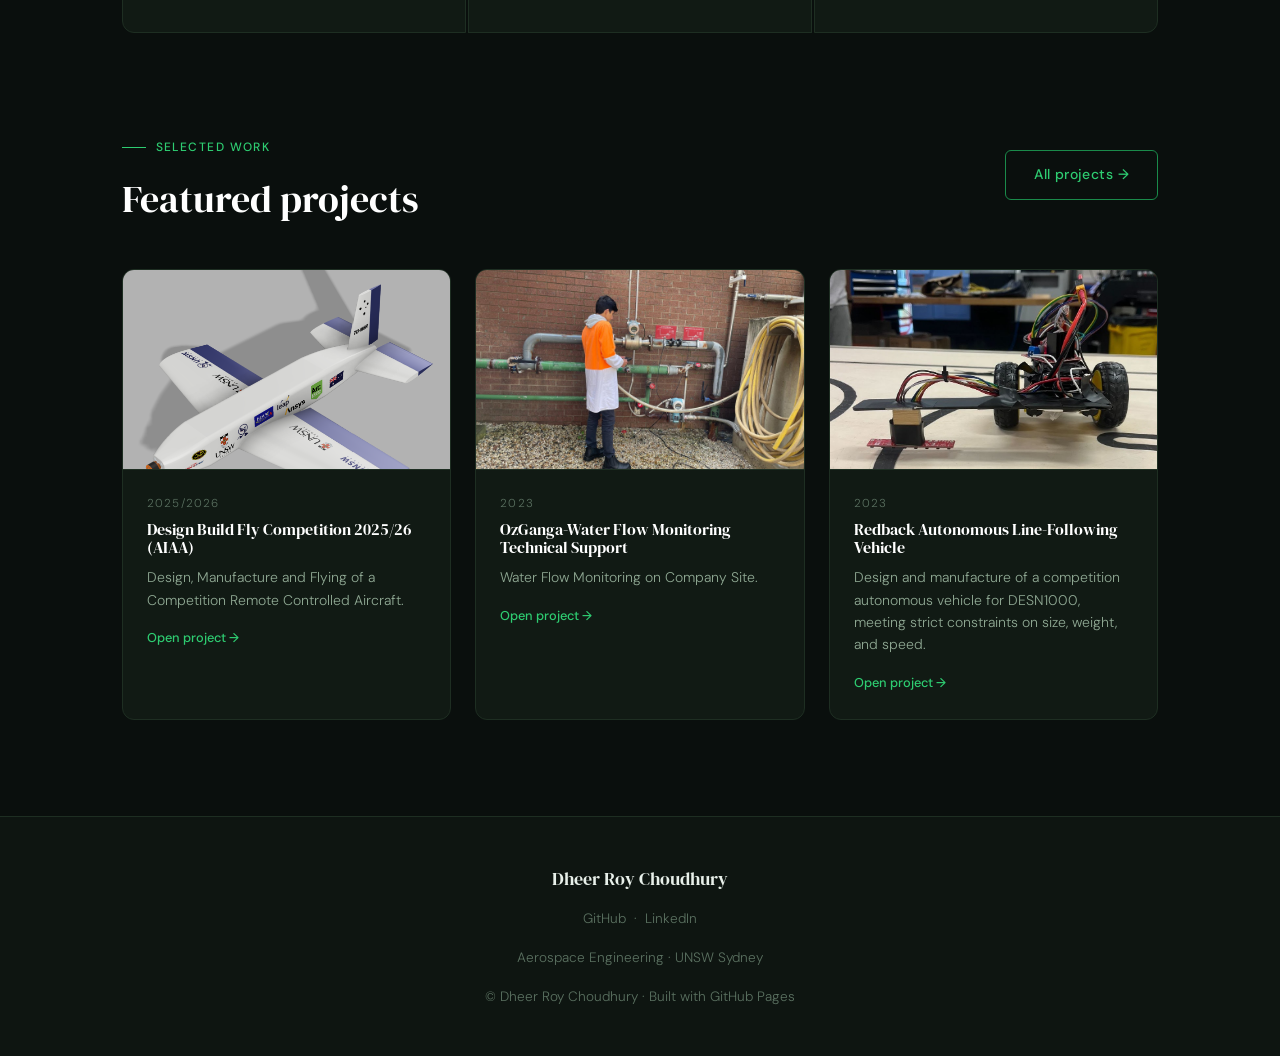
==== commit a9255771: "dbf project" ====
--- a/index.html
+++ b/index.html
@@ -431,7 +431,7 @@
 
       <a href="projects/dbf.html" class="proj-card">
         <div class="proj-thumb">
-          <img src="assets/images/dbf/CAD.png"
+          <img src="assets/images/dbf/render.png"
                alt="DBF Aircraft">
         </div>
         <div class="proj-body">
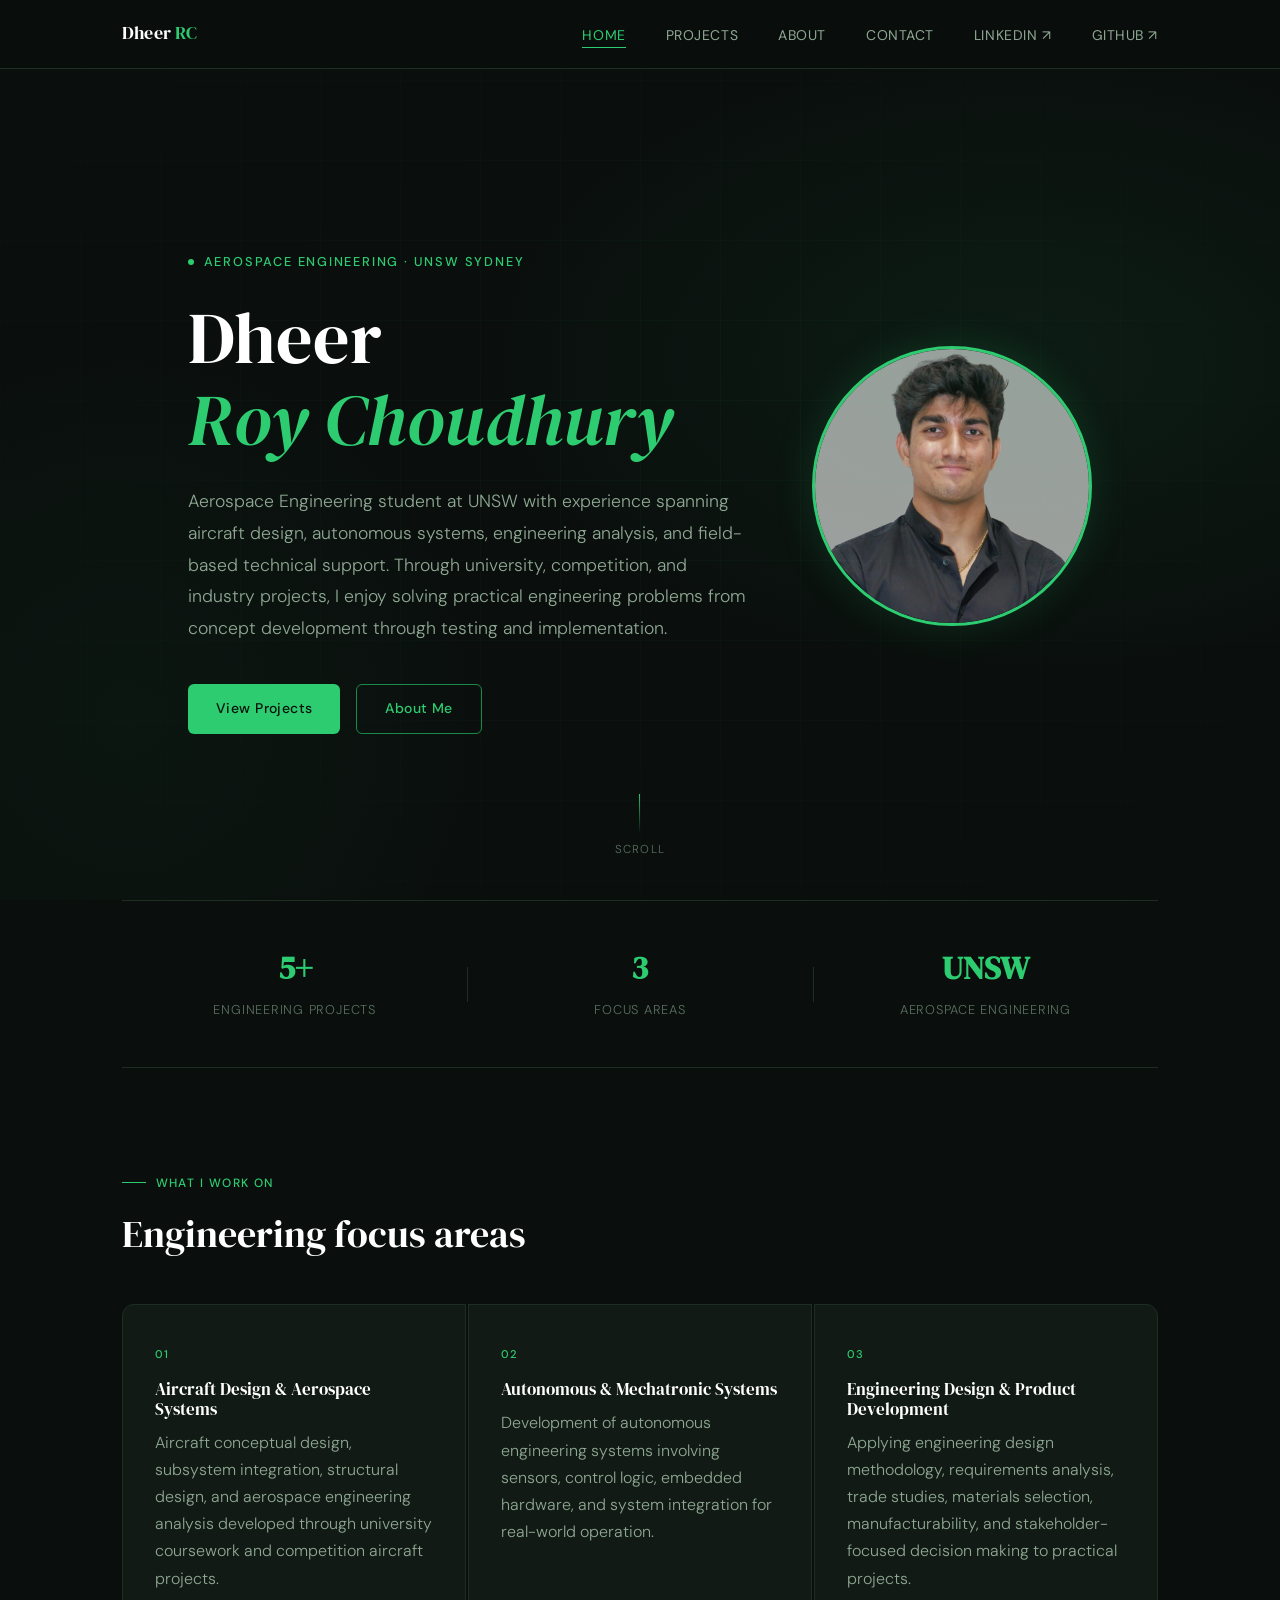
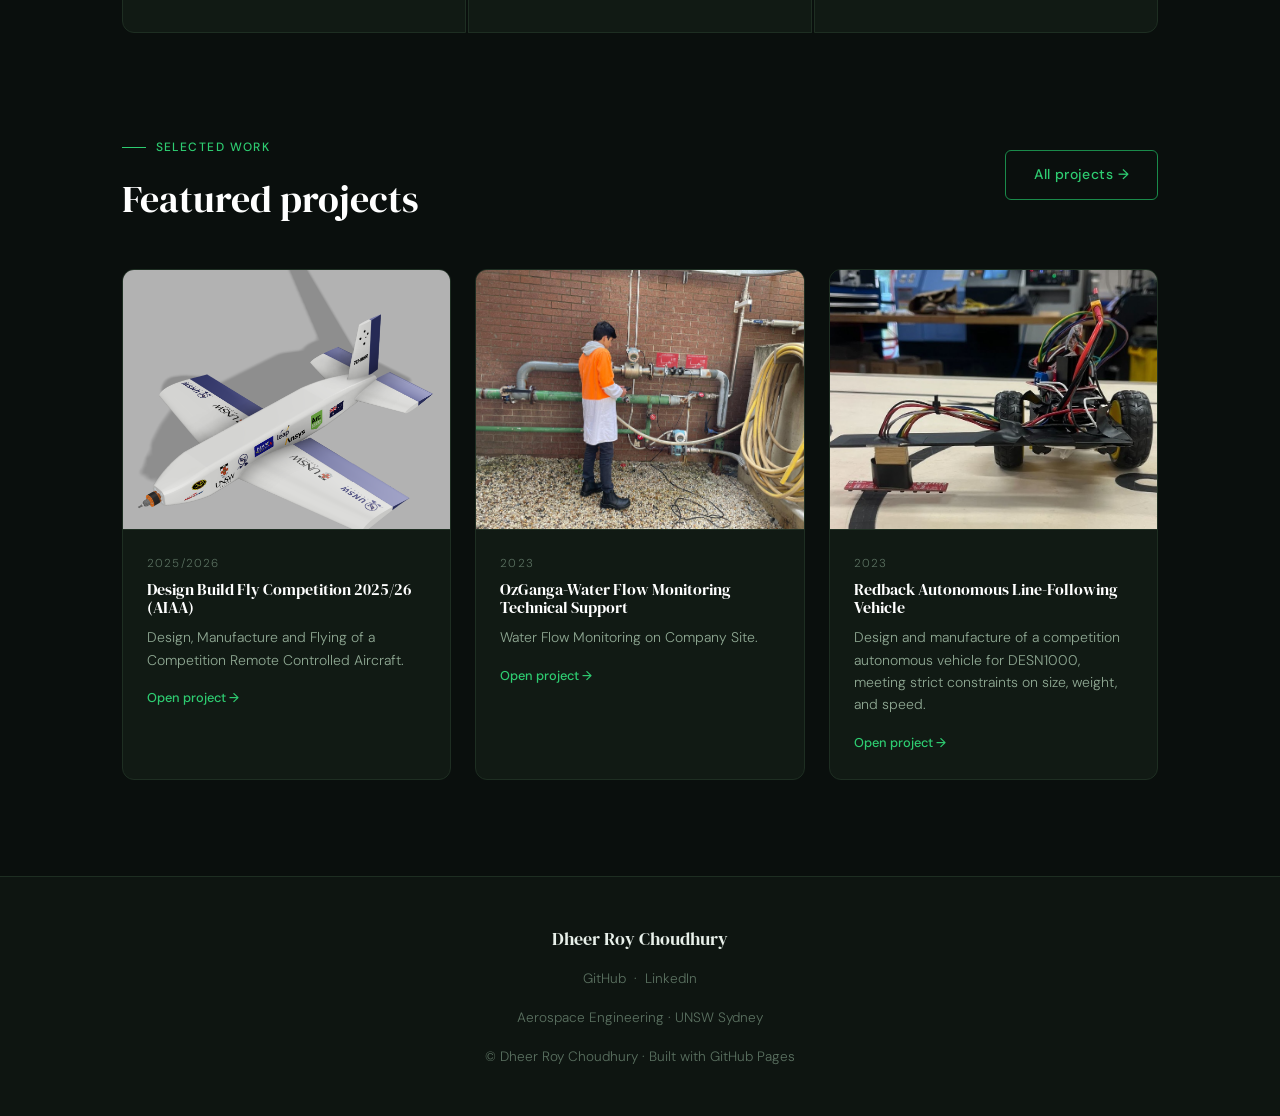
==== commit 5d47cb32: "index" ====
--- a/index.html
+++ b/index.html
@@ -210,7 +210,7 @@
       color: inherit;
     }
     .proj-thumb {
-    height: 200px;
+    height: 260px;
     background: var(--surface2);
     display: flex;
     align-items: center;
